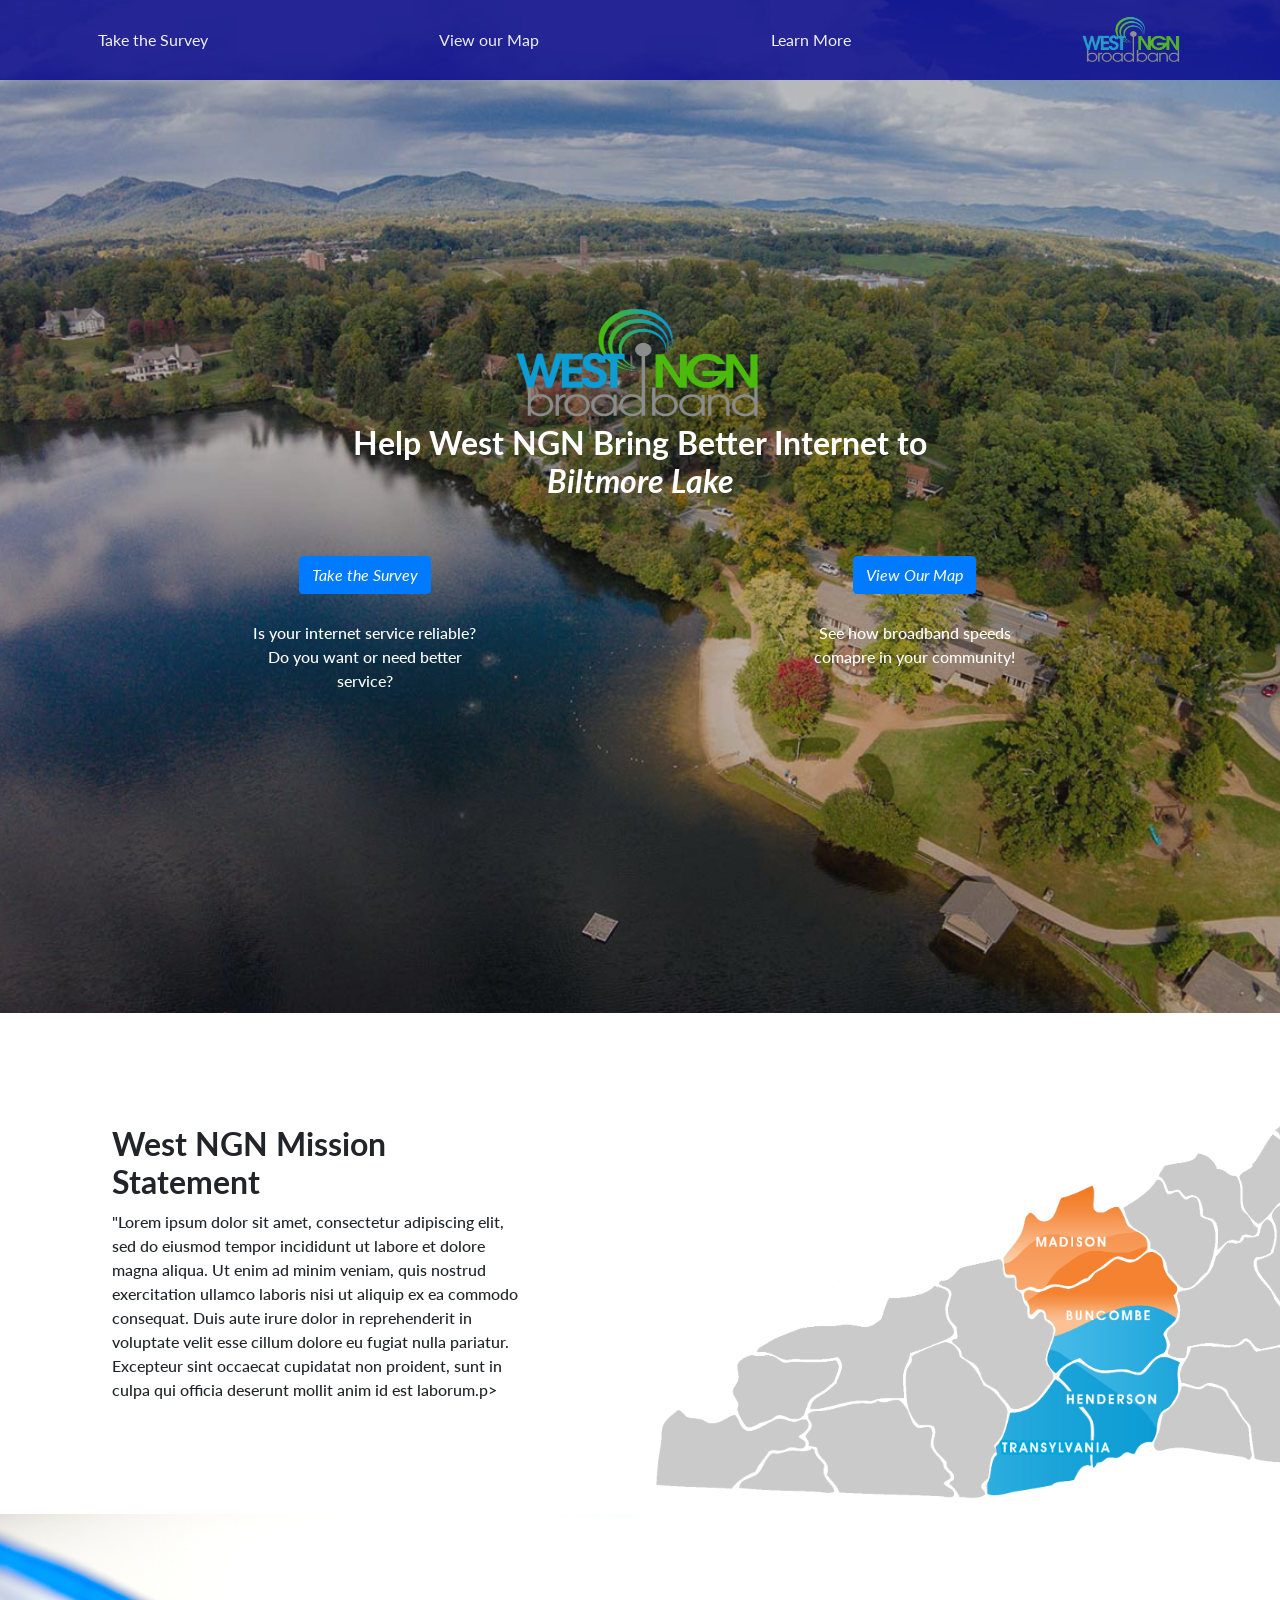
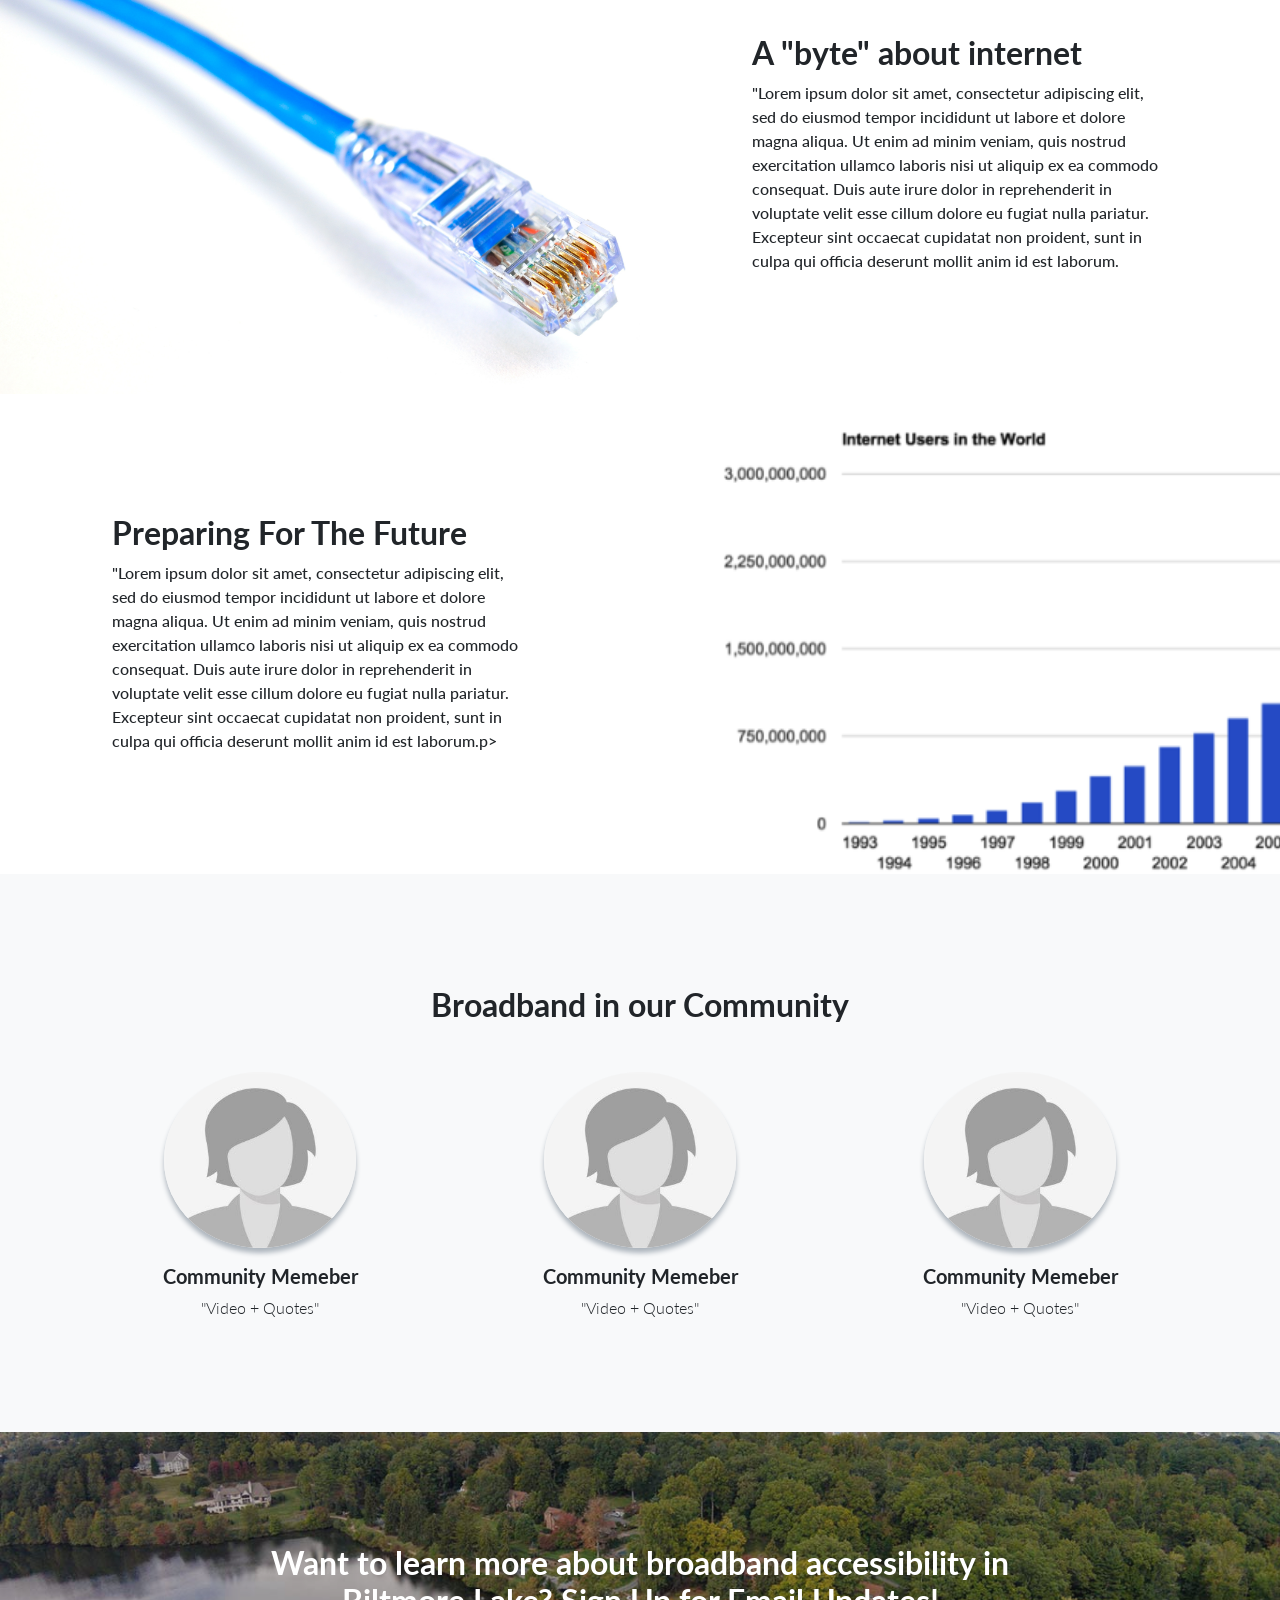
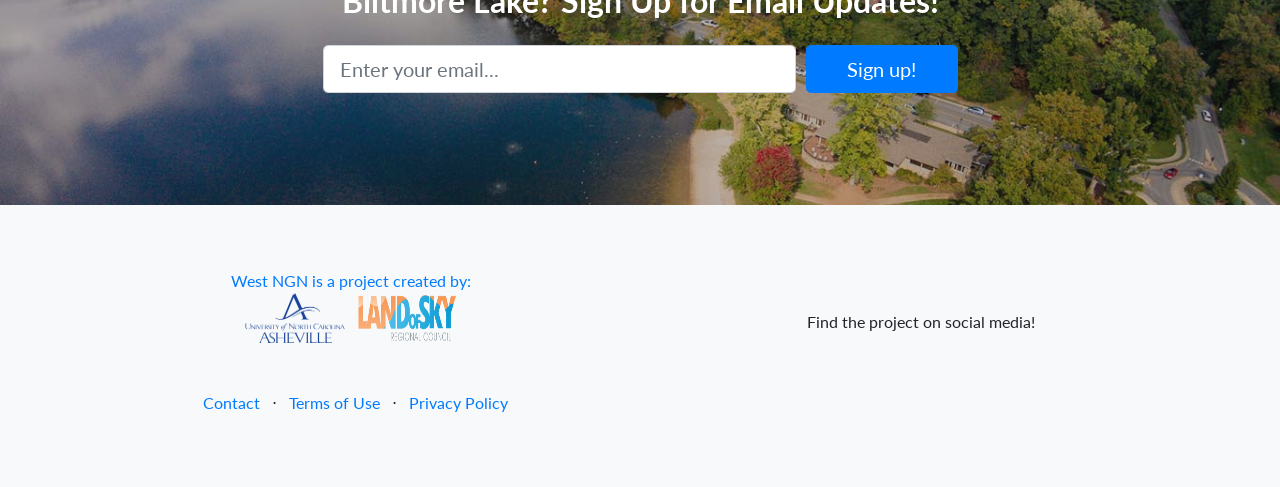
==== docs/index.html @ 14863d3f "Moved contents to docs" ====
<!DOCTYPE html>
<html lang="en">

<head>

  <meta charset="utf-8">
  <meta name="viewport" content="width=device-width, initial-scale=1, shrink-to-fit=no">
  <meta name="description" content="">
  <meta name="author" content="">

  <title>West NGN Broadband</title>
    
    
  <!-- Bootstrap core CSS -->
  <link href="vendor/bootstrap/css/bootstrap.css" rel="stylesheet">
  <!-- Custom fonts for this template -->
  <link href="vendor/fontawesome-free/css/all.min.css" rel="stylesheet">
  <link href="vendor/simple-line-icons/css/simple-line-icons.css" rel="stylesheet" type="text/css">
  <link href="https://fonts.googleapis.com/css?family=Lato:300,400,700,300italic,400italic,700italic" rel="stylesheet" type="text/css">
  <!-- Custom styles for this template -->
  <link href="css/landing-page.min.css" rel="stylesheet">
</head>

    
    
<body>
  <!-- Navigation -->
  <nav class="navbar navbar-light bg-primary fixed-top">
    <div class="container">
     <a class="btn btn-info" href="takeTheTest.html">Take the Survey</a>
     <a class="btn btn-info" href="https://api.mapbox.com/styles/v1/bsowka/cjz8iuyq33qr51cmxidubyyac.html?fresh=true&title=true&access_token=pk.eyJ1IjoiYnNvd2thIiwiYSI6ImNqcjBzaXR1NDBzYnY0YWxzaDdrajQ1NHYifQ.HTlG0daGz_x9u2dC_sMvig#14.7/35.532009/-82.647442/0" target="_blank">View our Map</a>       
      <a class="btn btn-info" href="#">Learn More</a>
         <li class="list-inline-item">
            <a class="btn btn-info" href="#">
            <img src="img/West_NGN_logo.png" width="100" height="50"></a>
    </div>
  </nav>

  <!-- Masthead -->
  <header class="masthead text-white text-center">
    <div class="overlay"></div>
    <div class="container">
      <div class="row">
        <div class="col-xl-9 mx-auto">
         <section class="features-icons bg-transparent text-center">
    <div class="container">
        <img src ="img/West_NGN_logo.png" height="120" width="250";>
        <h2>Help West NGN Bring Better Internet to <br><i>Biltmore Lake</i></h2>
      <div class="row">
        <div class="col-lg-4">
          <div class="features-icons-item mx-auto mb-5 mb-lg-0 mb-lg-3">
            <div class="features-icons-icon d-flex">
                
              <i class="m-auto text-primary"><a class="btn btn-primary" href="takeTheTest.html">Take the Survey</a></i>
            </div>
            <p class="lead mb-0"> Is your internet service reliable? <br> Do you want or need better service?</p>
          </div>
        </div>
        <div class="col-lg-4">
          <div class="features-icons-item mx-auto mb-1 mb-lg-0 mb-lg-3">
              <i class=" m-auto text-primary"></i>
            <div class="features-icons-icon d-flex">
            </div>
          
              
             
          </div>
        </div>
        <div class="col-lg-4">
          <div class="features-icons-item mx-auto mb-0 mb-lg-3">
            <div class="features-icons-icon d-flex">
              <i class=" m-auto text-primary"><a class="btn btn-primary" href="https://api.mapbox.com/styles/v1/bsowka/cjz8iuyq33qr51cmxidubyyac.html?fresh=true&title=true&access_token=pk.eyJ1IjoiYnNvd2thIiwiYSI6ImNqcjBzaXR1NDBzYnY0YWxzaDdrajQ1NHYifQ.HTlG0daGz_x9u2dC_sMvig#14.7/35.532009/-82.647442/0" target="_blank">View Our Map</a></i>
            </div>
            <p class="lead mb-0">See how broadband speeds comapre in your community! </p>
          </div>
        </div>
      </div>
    </div>
  </section>
        </div>
      </div>
    </div>
  </header>


  <!-- Image Showcases -->
  <section class="showcase">
    <div class="container-fluid p-0">
      <div class="row no-gutters">

        <div class="col-lg-6 order-lg-2 text-white showcase-img" style="background-image: url('img/RegionalMap.png');"></div>
        <div class="col-lg-6 order-lg-1 my-auto showcase-text">
          <h2>West NGN Mission Statement</h2>
          <p class="lead mb-0">"Lorem ipsum dolor sit amet, consectetur adipiscing elit, sed do eiusmod tempor incididunt ut labore et dolore magna aliqua. Ut enim ad minim veniam, quis nostrud exercitation ullamco laboris nisi ut aliquip ex ea commodo consequat. Duis aute irure dolor in reprehenderit in voluptate velit esse cillum dolore eu fugiat nulla pariatur. Excepteur sint occaecat cupidatat non proident, sunt in culpa qui officia deserunt mollit anim id est laborum.p>
        </div>
      </div>
      <div class="row no-gutters">
        <div class="col-lg-6 text-white showcase-img" style="background-image: url('img/cable.jpg');"></div>
        <div class="col-lg-6 my-auto showcase-text">
          <h2>A "byte" about internet</h2>
          <p class="lead mb-0">"Lorem ipsum dolor sit amet, consectetur adipiscing elit, sed do eiusmod tempor incididunt ut labore et dolore magna aliqua. Ut enim ad minim veniam, quis nostrud exercitation ullamco laboris nisi ut aliquip ex ea commodo consequat. Duis aute irure dolor in reprehenderit in voluptate velit esse cillum dolore eu fugiat nulla pariatur. Excepteur sint occaecat cupidatat non proident, sunt in culpa qui officia deserunt mollit anim id est laborum.</p>
        </div>
      </div>
        
          <div class="row no-gutters">

        <div class="col-lg-6 order-lg-2 text-white showcase-img" style="background-image: url('img/internetGraph.png');"></div>
        <div class="col-lg-6 order-lg-1 my-auto showcase-text">
          <h2>Preparing For The Future</h2>
          <p class="lead mb-0">"Lorem ipsum dolor sit amet, consectetur adipiscing elit, sed do eiusmod tempor incididunt ut labore et dolore magna aliqua. Ut enim ad minim veniam, quis nostrud exercitation ullamco laboris nisi ut aliquip ex ea commodo consequat. Duis aute irure dolor in reprehenderit in voluptate velit esse cillum dolore eu fugiat nulla pariatur. Excepteur sint occaecat cupidatat non proident, sunt in culpa qui officia deserunt mollit anim id est laborum.p>
        </div>
      </div>
        
    </div>
  </section>
    
     <!-- Testimonials -->
  <section class="testimonials text-center bg-light">
    <div class="container">
      <h2 class="mb-5">Broadband in our Community</h2>
      <div class="row">
        <div class="col-lg-4">
          <div class="testimonial-item mx-auto mb-5 mb-lg-0">
            <img class="img-fluid rounded-circle mb-3" src="img/person.jpg" alt="">
            <h5>Community Memeber</h5>
            <p class="font-weight-light mb-0">"Video + Quotes"</p>
          </div>
        </div>
        <div class="col-lg-4">
          <div class="testimonial-item mx-auto mb-5 mb-lg-0">
            <img class="img-fluid rounded-circle mb-3" src="img/person.jpg" alt="">
            <h5>Community Memeber</h5>
            <p class="font-weight-light mb-0">"Video + Quotes"</p>
          </div>
        </div>
        <div class="col-lg-4">
          <div class="testimonial-item mx-auto mb-5 mb-lg-0">
            <img class="img-fluid rounded-circle mb-3" src="img/person.jpg" alt="">
            <h5>Community Memeber</h5>
            <p class="font-weight-light mb-0">"Video + Quotes"</p>
          </div>
        </div>
      </div>
    </div>
  </section>
    
    
    
    

  <!-- Call to Action -->
  <section class="call-to-action text-white text-center">
    <div class="overlay"></div>
    <div class="container">
      <div class="row">
        <div class="col-xl-9 mx-auto">
          <h2 class="mb-4">Want to learn more about broadband accessibility in Biltmore Lake? Sign Up for Email Updates!</h2>
        </div>
        <div class="col-md-10 col-lg-8 col-xl-7 mx-auto">
          <form>
            <div class="form-row">
              <div class="col-12 col-md-9 mb-2 mb-md-0">
                <input type="email" class="form-control form-control-lg" placeholder="Enter your email...">
              </div>
              <div class="col-12 col-md-3">
                <button type="submit" class="btn btn-block btn-lg btn-primary">Sign up!</button>
              </div>
            </div>
          </form>
        </div>
      </div>
    </div>
  </section>

  <!-- Footer -->
  <footer class="footer bg-light">
    <div class="container">
      <div class="row">
        <div class="col-lg-6 h-100 text-center text-m-left my-auto">
          <ul class="list-inline mb-2">
            <li class="list-inline-item">
              <a href="#">West NGN is a project created by:</a>
            </li><br>
              
            <li class="list-inline-item">
              <a href="#"><img src ="img/UNCA.png" height="50" width="100";></a>
            </li>
              
            <li class="list-inline-item">
              <a href="#"><img src ="img/LandOfSkyLogoWeb.png" height="50" width="100";></a>
            </li>
              
              
              
              
            <!-- Legalstuffz -->
              <br><br><br>
              
            <li class="list-inline-item">
              <a href="#">Contact</a>
            </li>
            <li class="list-inline-item">&sdot;</li>
            <li class="list-inline-item">
              <a href="#">Terms of Use</a>
            </li>
            <li class="list-inline-item">&sdot;</li>
            <li class="list-inline-item">
              <a href="#">Privacy Policy</a>
            </li>
          </ul>
        </div>
          
        <div class="col-lg-6 h-100 text-center text-m-right my-auto">
            <li class="list-inline-item">
              Find the project on social media!
            </li><br><br>
          <ul class="list-inline mb-0">
            <li class="list-inline-item mr-3">
              <a href="#">
                <i class="fab fa-facebook fa-2x fa-fw"></i>
              </a>
            </li>
            <li class="list-inline-item mr-3">
              <a href="#">
                <i class="fab fa-twitter-square fa-2x fa-fw"></i>
              </a>
            </li>
            <li class="list-inline-item">
              <a href="#">
                <i class="fab fa-instagram fa-2x fa-fw"></i>
              </a>
            </li>
          </ul>
        </div>
      </div>
    </div>
  </footer>

  <!-- Bootstrap core JavaScript -->
  <script src="vendor/jquery/jquery.min.js"></script>
  <script src="vendor/bootstrap/js/bootstrap.bundle.min.js"></script>

</body>

</html>
---- docs/css/landing-page.min.css ----
/*!
 * Start Bootstrap - Landing Page v5.0.4 (https://startbootstrap.com/template-overviews/landing-page)
 * Copyright 2013-2019 Start Bootstrap
 * Licensed under MIT (https://github.com/BlackrockDigital/startbootstrap-landing-page/blob/master/LICENSE)
 */

body{font-family:Lato,'Helvetica Neue',Helvetica,Arial,sans-serif}h1,h2,h3,h4,h5,h6{font-family:Lato,'Helvetica Neue',Helvetica,Arial,sans-serif;font-weight:700}

header.masthead{position:relative;background-color:darkblue;background:url(../img/blue-ridge.jpg) no-repeat center center;background-size:cover;padding-top:8rem;padding-bottom:8rem}

header.masthead .overlay{position:absolute;background-color:#212529;height:100%;width:100%;top:0;left:0;opacity:.3}

header.masthead h1{font-size:2rem}

@media (min-width:768px){header.masthead{padding-top:12rem;padding-bottom:12rem}header.masthead h1{font-size:3rem}}.showcase .showcase-text{padding:3rem}.showcase .showcase-img{min-height:30rem;background-size:cover}

@media (min-width:768px){.showcase .showcase-text{padding:7rem}}

.icon-bear{ background-image: url('img/bearWifiIcon')}
.features-icons{padding-top:7rem;padding-bottom:7rem}
.features-icons .features-icons-item{max-width:20rem}
.features-icons .features-icons-item .features-icons-icon{height:7rem}
.features-icons .features-icons-item .features-icons-icon i{font-size:4.5rem}
.features-icons .features-icons-item:hover .features-icons-icon i{font-size:5rem}.testimonials{padding-top:7rem;padding-bottom:7rem}
.testimonials .testimonial-item{max-width:18rem}
.testimonials .testimonial-item img{max-width:12rem;-webkit-box-shadow:0 5px 5px 0 #adb5bd;box-shadow:0 5px 5px 0 #adb5bd}
.call-to-action{position:relative;background-color:#343a40;background:url(../img/blue-ridge.jpg) no-repeat center center;background-size:cover;padding-top:7rem;padding-bottom:7rem}
.call-to-action .overlay{position:absolute;background-color:#212529;height:100%;width:100%;top:0;left:0;opacity:.3}
footer.footer{padding-top:4rem;padding-bottom:4rem}
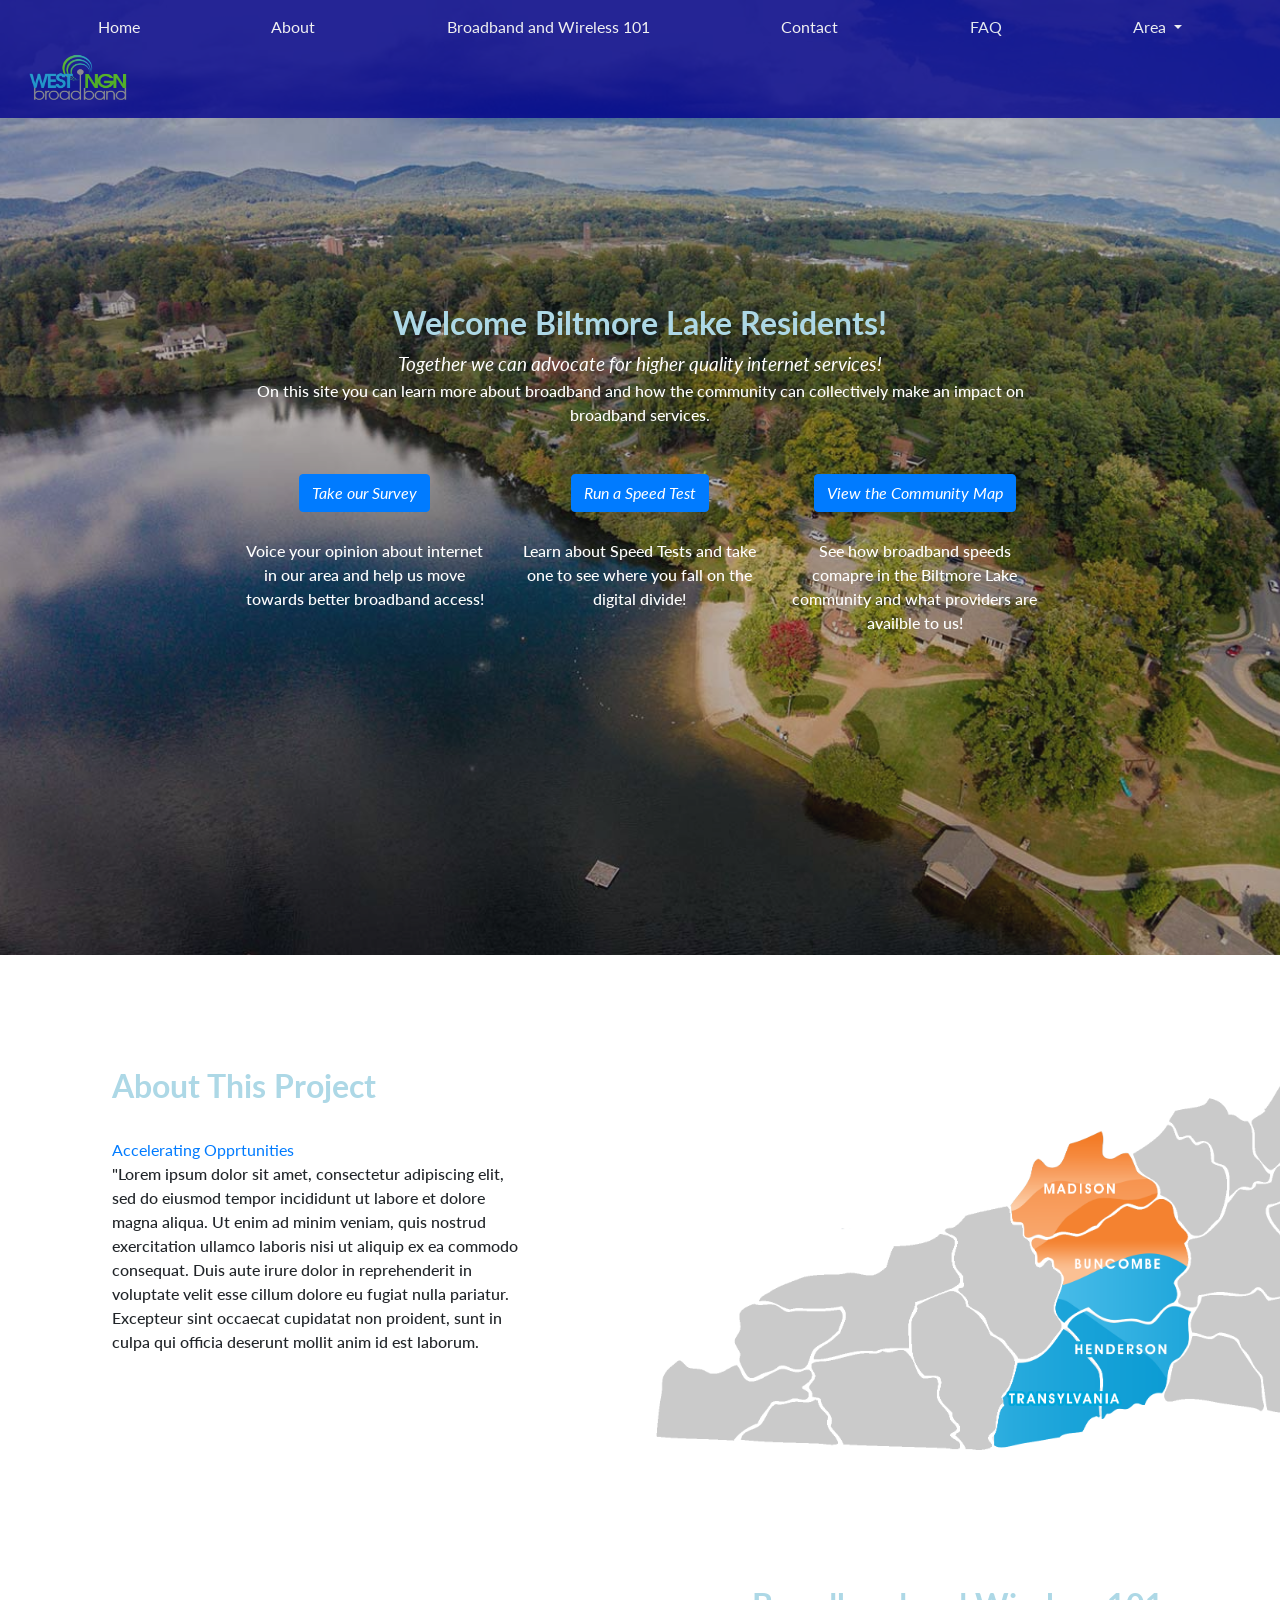
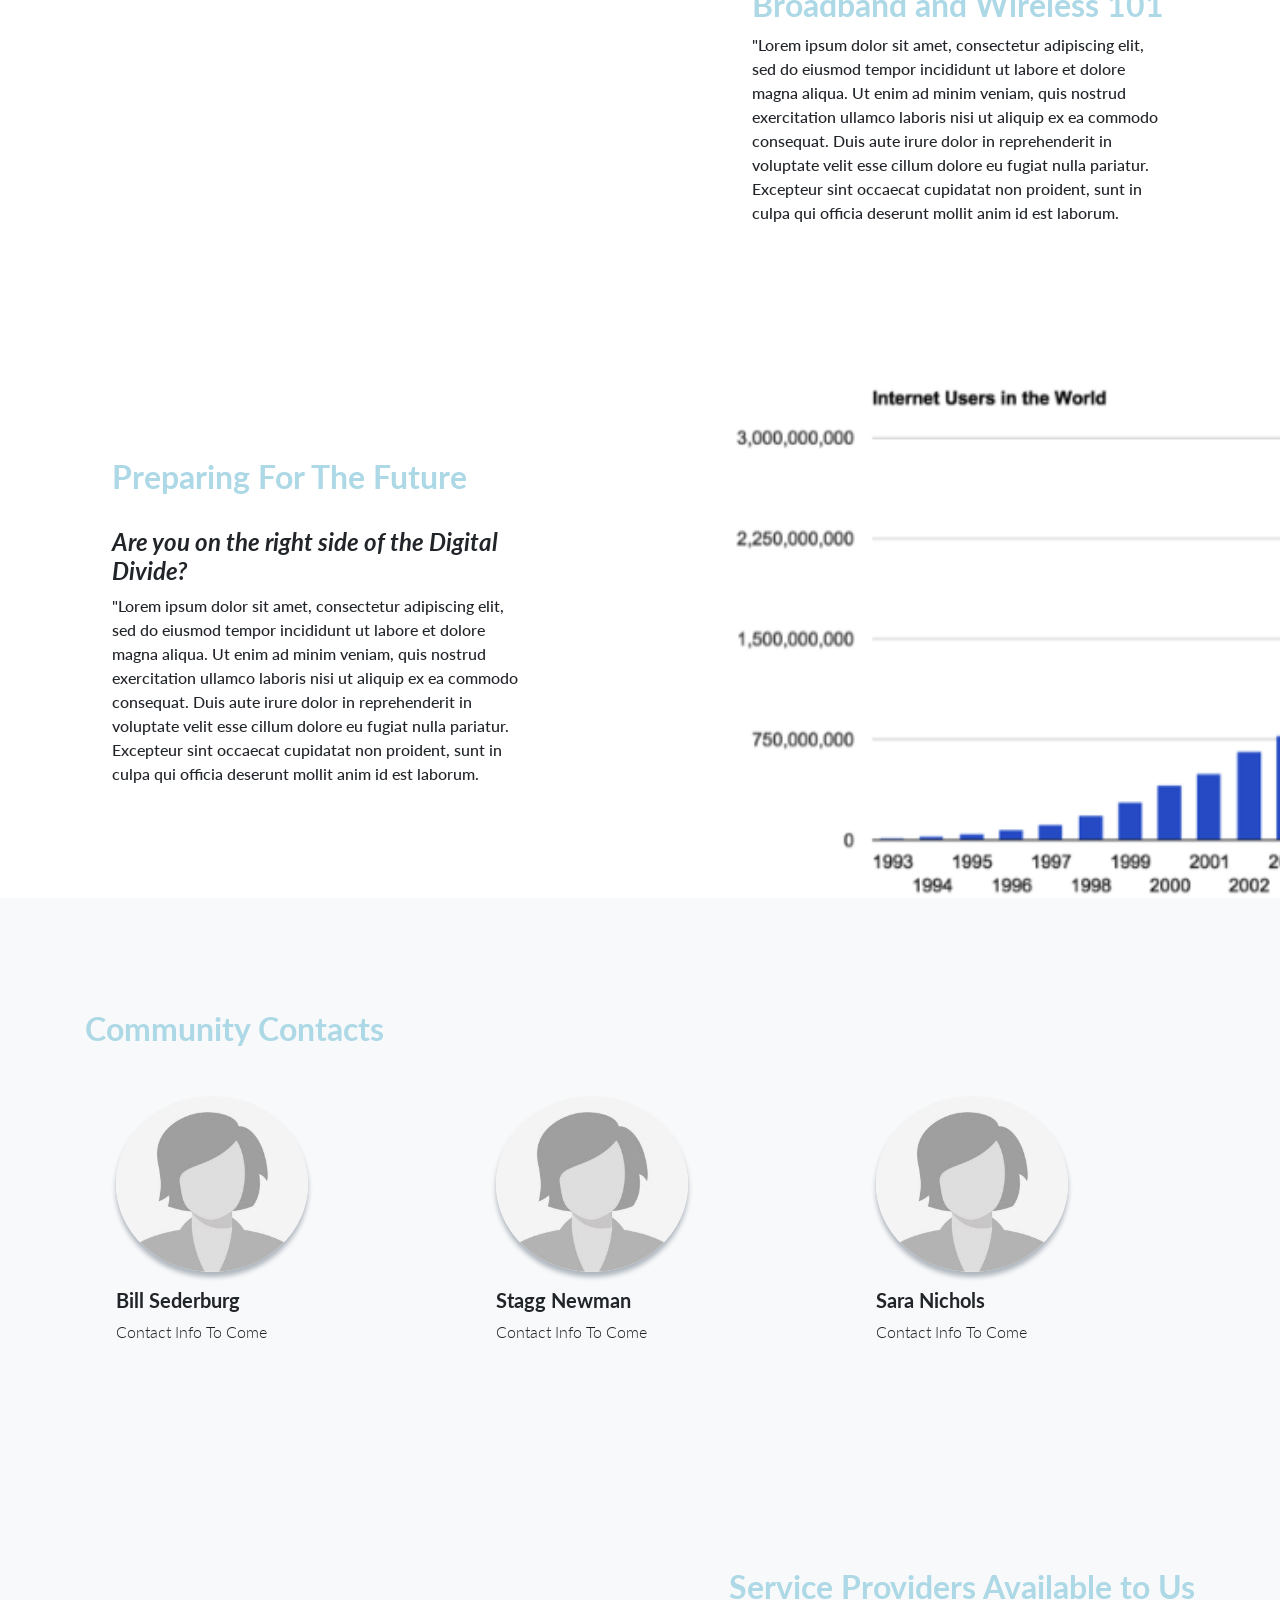
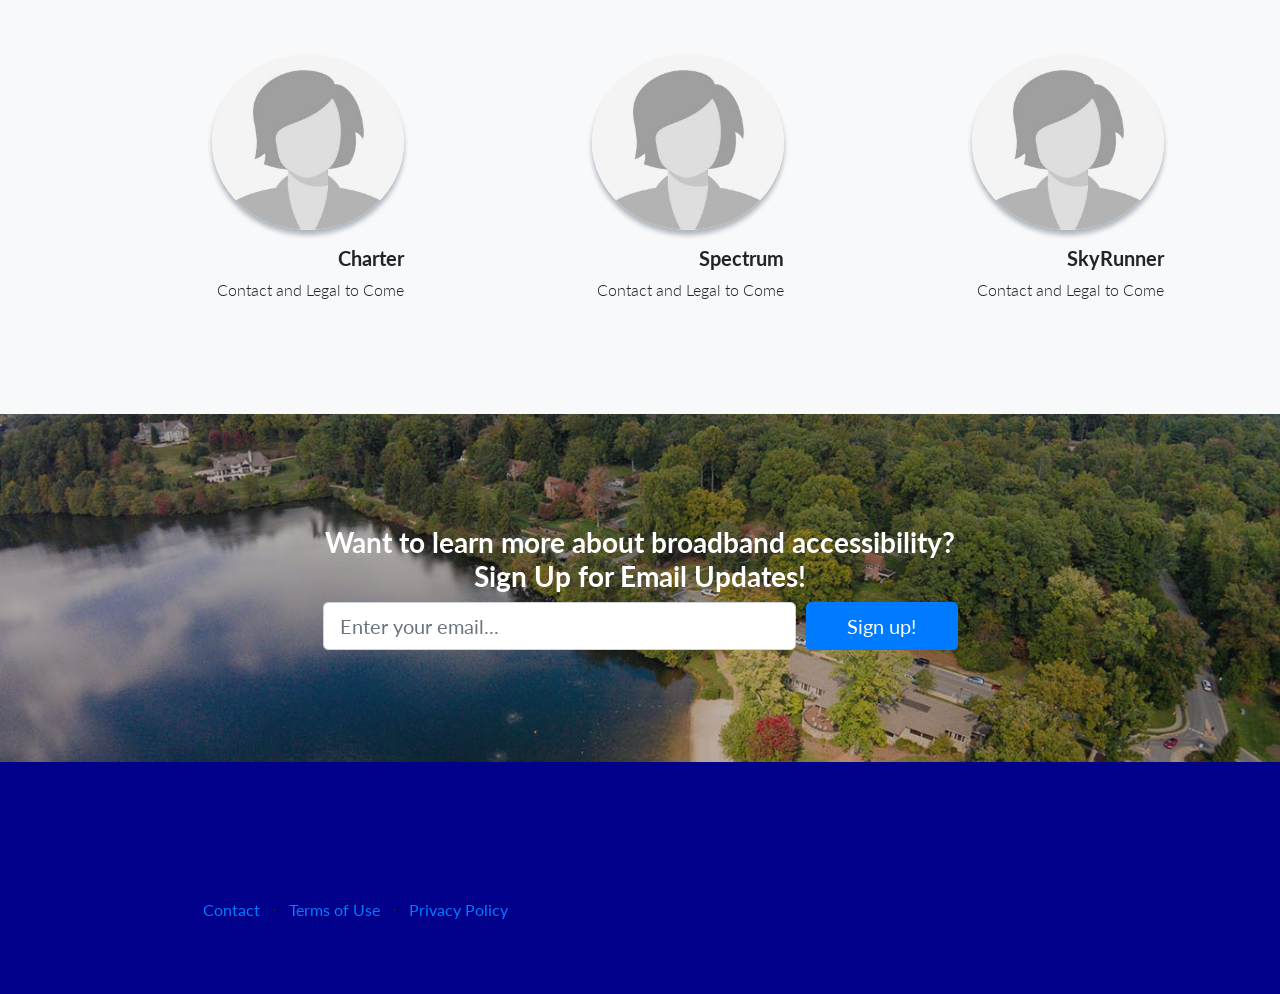
==== commit 844b7c52: "Updated website" ====
--- a/docs/index.html
+++ b/docs/index.html
@@ -1,245 +1,273 @@
-<!DOCTYPE html>
-<html lang="en">
-
-<head>
-
-  <meta charset="utf-8">
-  <meta name="viewport" content="width=device-width, initial-scale=1, shrink-to-fit=no">
-  <meta name="description" content="">
-  <meta name="author" content="">
-
-  <title>West NGN Broadband</title>
-    
-    
-  <!-- Bootstrap core CSS -->
-  <link href="vendor/bootstrap/css/bootstrap.css" rel="stylesheet">
-  <!-- Custom fonts for this template -->
-  <link href="vendor/fontawesome-free/css/all.min.css" rel="stylesheet">
-  <link href="vendor/simple-line-icons/css/simple-line-icons.css" rel="stylesheet" type="text/css">
-  <link href="https://fonts.googleapis.com/css?family=Lato:300,400,700,300italic,400italic,700italic" rel="stylesheet" type="text/css">
-  <!-- Custom styles for this template -->
-  <link href="css/landing-page.min.css" rel="stylesheet">
-</head>
-
-    
-    
-<body>
-  <!-- Navigation -->
-  <nav class="navbar navbar-light bg-primary fixed-top">
-    <div class="container">
-     <a class="btn btn-info" href="takeTheTest.html">Take the Survey</a>
-     <a class="btn btn-info" href="https://api.mapbox.com/styles/v1/bsowka/cjz8iuyq33qr51cmxidubyyac.html?fresh=true&title=true&access_token=pk.eyJ1IjoiYnNvd2thIiwiYSI6ImNqcjBzaXR1NDBzYnY0YWxzaDdrajQ1NHYifQ.HTlG0daGz_x9u2dC_sMvig#14.7/35.532009/-82.647442/0" target="_blank">View our Map</a>       
-      <a class="btn btn-info" href="#">Learn More</a>
-         <li class="list-inline-item">
-            <a class="btn btn-info" href="#">
-            <img src="img/West_NGN_logo.png" width="100" height="50"></a>
-    </div>
-  </nav>
-
-  <!-- Masthead -->
-  <header class="masthead text-white text-center">
-    <div class="overlay"></div>
-    <div class="container">
-      <div class="row">
-        <div class="col-xl-9 mx-auto">
-         <section class="features-icons bg-transparent text-center">
-    <div class="container">
-        <img src ="img/West_NGN_logo.png" height="120" width="250";>
-        <h2>Help West NGN Bring Better Internet to <br><i>Biltmore Lake</i></h2>
-      <div class="row">
-        <div class="col-lg-4">
-          <div class="features-icons-item mx-auto mb-5 mb-lg-0 mb-lg-3">
-            <div class="features-icons-icon d-flex">
-                
-              <i class="m-auto text-primary"><a class="btn btn-primary" href="takeTheTest.html">Take the Survey</a></i>
-            </div>
-            <p class="lead mb-0"> Is your internet service reliable? <br> Do you want or need better service?</p>
-          </div>
-        </div>
-        <div class="col-lg-4">
-          <div class="features-icons-item mx-auto mb-1 mb-lg-0 mb-lg-3">
-              <i class=" m-auto text-primary"></i>
-            <div class="features-icons-icon d-flex">
-            </div>
-          
-              
-             
-          </div>
-        </div>
-        <div class="col-lg-4">
-          <div class="features-icons-item mx-auto mb-0 mb-lg-3">
-            <div class="features-icons-icon d-flex">
-              <i class=" m-auto text-primary"><a class="btn btn-primary" href="https://api.mapbox.com/styles/v1/bsowka/cjz8iuyq33qr51cmxidubyyac.html?fresh=true&title=true&access_token=pk.eyJ1IjoiYnNvd2thIiwiYSI6ImNqcjBzaXR1NDBzYnY0YWxzaDdrajQ1NHYifQ.HTlG0daGz_x9u2dC_sMvig#14.7/35.532009/-82.647442/0" target="_blank">View Our Map</a></i>
-            </div>
-            <p class="lead mb-0">See how broadband speeds comapre in your community! </p>
-          </div>
-        </div>
-      </div>
-    </div>
-  </section>
-        </div>
-      </div>
-    </div>
-  </header>
-
-
-  <!-- Image Showcases -->
-  <section class="showcase">
-    <div class="container-fluid p-0">
-      <div class="row no-gutters">
-
-        <div class="col-lg-6 order-lg-2 text-white showcase-img" style="background-image: url('img/RegionalMap.png');"></div>
-        <div class="col-lg-6 order-lg-1 my-auto showcase-text">
-          <h2>West NGN Mission Statement</h2>
-          <p class="lead mb-0">"Lorem ipsum dolor sit amet, consectetur adipiscing elit, sed do eiusmod tempor incididunt ut labore et dolore magna aliqua. Ut enim ad minim veniam, quis nostrud exercitation ullamco laboris nisi ut aliquip ex ea commodo consequat. Duis aute irure dolor in reprehenderit in voluptate velit esse cillum dolore eu fugiat nulla pariatur. Excepteur sint occaecat cupidatat non proident, sunt in culpa qui officia deserunt mollit anim id est laborum.p>
-        </div>
-      </div>
-      <div class="row no-gutters">
-        <div class="col-lg-6 text-white showcase-img" style="background-image: url('img/cable.jpg');"></div>
-        <div class="col-lg-6 my-auto showcase-text">
-          <h2>A "byte" about internet</h2>
-          <p class="lead mb-0">"Lorem ipsum dolor sit amet, consectetur adipiscing elit, sed do eiusmod tempor incididunt ut labore et dolore magna aliqua. Ut enim ad minim veniam, quis nostrud exercitation ullamco laboris nisi ut aliquip ex ea commodo consequat. Duis aute irure dolor in reprehenderit in voluptate velit esse cillum dolore eu fugiat nulla pariatur. Excepteur sint occaecat cupidatat non proident, sunt in culpa qui officia deserunt mollit anim id est laborum.</p>
-        </div>
-      </div>
-        
-          <div class="row no-gutters">
-
-        <div class="col-lg-6 order-lg-2 text-white showcase-img" style="background-image: url('img/internetGraph.png');"></div>
-        <div class="col-lg-6 order-lg-1 my-auto showcase-text">
-          <h2>Preparing For The Future</h2>
-          <p class="lead mb-0">"Lorem ipsum dolor sit amet, consectetur adipiscing elit, sed do eiusmod tempor incididunt ut labore et dolore magna aliqua. Ut enim ad minim veniam, quis nostrud exercitation ullamco laboris nisi ut aliquip ex ea commodo consequat. Duis aute irure dolor in reprehenderit in voluptate velit esse cillum dolore eu fugiat nulla pariatur. Excepteur sint occaecat cupidatat non proident, sunt in culpa qui officia deserunt mollit anim id est laborum.p>
-        </div>
-      </div>
-        
-    </div>
-  </section>
-    
-     <!-- Testimonials -->
-  <section class="testimonials text-center bg-light">
-    <div class="container">
-      <h2 class="mb-5">Broadband in our Community</h2>
-      <div class="row">
-        <div class="col-lg-4">
-          <div class="testimonial-item mx-auto mb-5 mb-lg-0">
-            <img class="img-fluid rounded-circle mb-3" src="img/person.jpg" alt="">
-            <h5>Community Memeber</h5>
-            <p class="font-weight-light mb-0">"Video + Quotes"</p>
-          </div>
-        </div>
-        <div class="col-lg-4">
-          <div class="testimonial-item mx-auto mb-5 mb-lg-0">
-            <img class="img-fluid rounded-circle mb-3" src="img/person.jpg" alt="">
-            <h5>Community Memeber</h5>
-            <p class="font-weight-light mb-0">"Video + Quotes"</p>
-          </div>
-        </div>
-        <div class="col-lg-4">
-          <div class="testimonial-item mx-auto mb-5 mb-lg-0">
-            <img class="img-fluid rounded-circle mb-3" src="img/person.jpg" alt="">
-            <h5>Community Memeber</h5>
-            <p class="font-weight-light mb-0">"Video + Quotes"</p>
-          </div>
-        </div>
-      </div>
-    </div>
-  </section>
-    
-    
-    
-    
-
-  <!-- Call to Action -->
-  <section class="call-to-action text-white text-center">
-    <div class="overlay"></div>
-    <div class="container">
-      <div class="row">
-        <div class="col-xl-9 mx-auto">
-          <h2 class="mb-4">Want to learn more about broadband accessibility in Biltmore Lake? Sign Up for Email Updates!</h2>
-        </div>
-        <div class="col-md-10 col-lg-8 col-xl-7 mx-auto">
-          <form>
-            <div class="form-row">
-              <div class="col-12 col-md-9 mb-2 mb-md-0">
-                <input type="email" class="form-control form-control-lg" placeholder="Enter your email...">
-              </div>
-              <div class="col-12 col-md-3">
-                <button type="submit" class="btn btn-block btn-lg btn-primary">Sign up!</button>
-              </div>
-            </div>
-          </form>
-        </div>
-      </div>
-    </div>
-  </section>
-
-  <!-- Footer -->
-  <footer class="footer bg-light">
-    <div class="container">
-      <div class="row">
-        <div class="col-lg-6 h-100 text-center text-m-left my-auto">
-          <ul class="list-inline mb-2">
-            <li class="list-inline-item">
-              <a href="#">West NGN is a project created by:</a>
-            </li><br>
-              
-            <li class="list-inline-item">
-              <a href="#"><img src ="img/UNCA.png" height="50" width="100";></a>
-            </li>
-              
-            <li class="list-inline-item">
-              <a href="#"><img src ="img/LandOfSkyLogoWeb.png" height="50" width="100";></a>
-            </li>
-              
-              
-              
-              
-            <!-- Legalstuffz -->
-              <br><br><br>
-              
-            <li class="list-inline-item">
-              <a href="#">Contact</a>
-            </li>
-            <li class="list-inline-item">&sdot;</li>
-            <li class="list-inline-item">
-              <a href="#">Terms of Use</a>
-            </li>
-            <li class="list-inline-item">&sdot;</li>
-            <li class="list-inline-item">
-              <a href="#">Privacy Policy</a>
-            </li>
-          </ul>
-        </div>
-          
-        <div class="col-lg-6 h-100 text-center text-m-right my-auto">
-            <li class="list-inline-item">
-              Find the project on social media!
-            </li><br><br>
-          <ul class="list-inline mb-0">
-            <li class="list-inline-item mr-3">
-              <a href="#">
-                <i class="fab fa-facebook fa-2x fa-fw"></i>
-              </a>
-            </li>
-            <li class="list-inline-item mr-3">
-              <a href="#">
-                <i class="fab fa-twitter-square fa-2x fa-fw"></i>
-              </a>
-            </li>
-            <li class="list-inline-item">
-              <a href="#">
-                <i class="fab fa-instagram fa-2x fa-fw"></i>
-              </a>
-            </li>
-          </ul>
-        </div>
-      </div>
-    </div>
-  </footer>
-
-  <!-- Bootstrap core JavaScript -->
-  <script src="vendor/jquery/jquery.min.js"></script>
-  <script src="vendor/bootstrap/js/bootstrap.bundle.min.js"></script>
-
-</body>
-
+<!DOCTYPE html>
+<html lang="en">
+
+<head>
+
+  <meta charset="utf-8">
+  <meta name="viewport" content="width=device-width, initial-scale=1, shrink-to-fit=no">
+  <meta name="description" content="">
+  <meta name="author" content="">
+
+  <title>West NGN Broadband</title>
+    
+    
+  <!-- Bootstrap core CSS -->
+  <link href="vendor/bootstrap/css/bootstrap.css" rel="stylesheet">
+  <!-- Custom fonts for this template -->
+  <link href="https://fonts.googleapis.com/css?family=Lato:300,400,700,300italic,400italic,700italic" rel="stylesheet" type="text/css">
+  <!-- Custom styles for this template -->
+  <link href="css/landing-page.min.css" rel="stylesheet">
+</head>
+
+    
+    
+<body>
+  <!-- Navigation -->
+  <nav class="navbar navbar-light bg-primary fixed-top">
+    <div class="container">
+        <a class="btn btn-info" href="index.html">Home</a>
+        <a class="btn btn-info" href="#about">About</a>
+        <a class="btn btn-info" href="#broadband">Broadband and Wireless 101</a>
+        <a class="btn btn-info" href="#contact">Contact</a>
+        <a class="btn btn-info" href="">FAQ</a>
+        <a class="btn btn-info dropdown-toggle" href="#" role="button" id="dropdownMenuLink" data-toggle="dropdown" aria-haspopup="true" aria-expanded="false">Area
+  </a>
+  <div class="dropdown-menu" aria-labelledby="dropdownMenuLink">
+    <a class="dropdown-item" href="#">Biltmore Lake</a>
+    <a class="dropdown-item" href="#">Your Community Here</a>
+    <a class="dropdown-item" href="#">Your Community Here</a>
+  </div>
+</div>
+ 
+        
+    
+         <li class="list-inline-item">
+            <a class="btn btn-info" href="#">
+            <img src="img/West_NGN_logo.png" width="100" height="50"></a>
+  </nav>
+
+  <!-- Masthead -->
+  <header class="masthead text-white text-center">
+    <div class="overlay"></div>
+    <div class="container">
+      <div class="row">
+        <div class="col-xl-9 mx-auto">
+         <section class="features-icons bg-transparent text-center">
+    <div class="container">
+
+        <h2>Welcome Biltmore Lake Residents!</h2>
+        <i><big>Together we can advocate for higher quality internet services!</big></i>
+        <p class="lead mb-0">On this site you can learn more about broadband and how the community can collectively make an impact on broadband services.<br></p>
+        
+      <div class="row">
+          
+ 
+          
+             <div class="col-lg-4">
+      <div class="features-icons-item mx-auto mb-0 mb-lg-3">
+            <div class="features-icons-icon d-flex">
+              <i class=" m-auto text-primary"><a class="btn btn-primary" href="https://docs.google.com/forms/d/e/1FAIpQLSd77Y4zCWol7AlA_hW7B0708rBgEG0oe0170ud9poX0M547JA/viewform" target="_blank">Take our Survey</a></i>
+            </div>
+            <p class="lead mb-0">Voice your opinion about internet in our area and help us move towards better broadband access!</p>
+          </div>
+        </div>
+          
+          
+        <div class="col-lg-4">
+      <div class="features-icons-item mx-auto mb-0 mb-lg-3">
+            <div class="features-icons-icon d-flex">
+              <i class=" m-auto text-primary"><a class="btn btn-primary" href="" target="_blank">Run a Speed Test</a></i>
+            </div>
+            <p class="lead mb-0">Learn about Speed Tests and take one to see where you fall on the digital divide!</p>
+          </div>
+        </div>
+          
+          
+          
+          
+          
+        <div class="col-lg-4">
+          <div class="features-icons-item mx-auto mb-0 mb-lg-3">
+            <div class="features-icons-icon d-flex">
+              <i class=" m-auto text-primary"><a class="btn btn-primary" href="https://api.mapbox.com/styles/v1/bsowka/cjz8iuyq33qr51cmxidubyyac.html?fresh=true&title=true&access_token=pk.eyJ1IjoiYnNvd2thIiwiYSI6ImNqcjBzaXR1NDBzYnY0YWxzaDdrajQ1NHYifQ.HTlG0daGz_x9u2dC_sMvig#14.7/35.532009/-82.647442/0" target="_blank">View the Community Map</a></i>
+            </div>
+            <p class="lead mb-0">See how broadband speeds comapre in the Biltmore Lake community and what providers are availble to us! </p>
+          </div>
+        </div>
+          
+          
+          
+          
+          
+           
+      </div>
+    </div>
+  </section>
+        </div>
+      </div>
+    </div>
+  </header>
+
+
+  <!-- Image Showcases -->
+  <section class="showcase">
+    <div class="container-fluid p-0">
+      <div id ="about" class="row no-gutters">
+
+        <div class="col-lg-6 order-lg-2 text-white showcase-img" style="background-image: url('img/RegionalMap.png');"></div>
+        <div class="col-lg-6 order-lg-1 my-auto showcase-text">
+          <h2>About This Project</h2>
+            <br> <a href="files/AcceleratingOpportunities.pdf" target="_blank">Accelerating Opprtunities</a>
+          <p class="lead mb-0">"Lorem ipsum dolor sit amet, consectetur adipiscing elit, sed do eiusmod tempor incididunt ut labore et dolore magna aliqua. Ut enim ad minim veniam, quis nostrud exercitation ullamco laboris nisi ut aliquip ex ea commodo consequat. Duis aute irure dolor in reprehenderit in voluptate velit esse cillum dolore eu fugiat nulla pariatur. Excepteur sint occaecat cupidatat non proident, sunt in culpa qui officia deserunt mollit anim id est laborum.
+        </div>
+      </div>
+      <div class="row no-gutters">
+        <div class="col-lg-6 text-white showcase-img"><div class="col-lg-6 order-lg-2 text-white showcase-img"><iframe src="https://docs.google.com/presentation/d/e/2PACX-1vSsqeN1ISlGrhWp6ZbJGblVmCZKWMm7T69SJAWeVs1WeRoHZMTmNzyaLGirl3UIONgQthTWS3PcBKQa/embed?start=false&loop=false&delayms=3000" frameborder="0" width="600" height="449" allowfullscreen="true" mozallowfullscreen="true" webkitallowfullscreen="true"></iframe></div>
+</div>
+        <div id ="broadband" class="col-lg-6 my-auto showcase-text">
+          <h2>Broadband and Wireless 101</h2>
+          <p class="lead mb-0">"Lorem ipsum dolor sit amet, consectetur adipiscing elit, sed do eiusmod tempor incididunt ut labore et dolore magna aliqua. Ut enim ad minim veniam, quis nostrud exercitation ullamco laboris nisi ut aliquip ex ea commodo consequat. Duis aute irure dolor in reprehenderit in voluptate velit esse cillum dolore eu fugiat nulla pariatur. Excepteur sint occaecat cupidatat non proident, sunt in culpa qui officia deserunt mollit anim id est laborum.</p>
+        </div>
+      </div>
+        
+          <div class="row no-gutters">
+
+        <div class="col-lg-6 order-lg-2 text-white showcase-img" style="background-image: url('img/internetGraph.png');"></div>
+        <div class="col-lg-6 order-lg-1 my-auto showcase-text">
+          <h2>Preparing For The Future</h2>
+<i><br><h4>Are you on the right side of the Digital Divide?</h4></i>
+          <p class="lead mb-0">"Lorem ipsum dolor sit amet, consectetur adipiscing elit, sed do eiusmod tempor incididunt ut labore et dolore magna aliqua. Ut enim ad minim veniam, quis nostrud exercitation ullamco laboris nisi ut aliquip ex ea commodo consequat. Duis aute irure dolor in reprehenderit in voluptate velit esse cillum dolore eu fugiat nulla pariatur. Excepteur sint occaecat cupidatat non proident, sunt in culpa qui officia deserunt mollit anim id est laborum.
+        </div>
+      </div>
+        
+    </div>
+  </section>
+    
+     <!-- contact -->
+  <section id= "contact"  class="testimonials text-left bg-light">
+    <div class="container">
+      <h2 class="mb-5">Community Contacts</h2>
+      <div class="row">
+        <div class="col-lg-4">
+          <div class="testimonial-item mx-auto mb-5 mb-lg-0">
+            <img class="img-fluid rounded-circle mb-3" src="img/person.jpg" alt="">
+            <h5>Bill Sederburg</h5>
+            <p class="font-weight-light mb-0">Contact Info To Come</p>
+          </div>
+        </div>
+        <div class="col-lg-4">
+          <div class="testimonial-item mx-auto mb-5 mb-lg-0">
+            <img class="img-fluid rounded-circle mb-3" src="img/person.jpg" alt="">
+            <h5>Stagg Newman</h5>
+            <p class="font-weight-light mb-0">Contact Info To Come</p>
+          </div>
+        </div>
+        <div class="col-lg-4">
+          <div class="testimonial-item mx-auto mb-5 mb-lg-0">
+            <img class="img-fluid rounded-circle mb-3" src="img/person.jpg" alt="">
+            <h5>Sara Nichols</h5>
+            <p class="font-weight-light mb-0">Contact Info To Come</p>
+          </div>
+        </div>
+          
+      </div>
+    </div>
+  </section>
+      <section class="testimonials text-right bg-light">
+    <div class="container">
+      <h2 class="mb-5">Service Providers Available to Us</h2>
+      <div class="row">
+        <div class="col-lg-4">
+          <div class="testimonial-item mx-auto mb-5 mb-lg-0">
+            <img class="img-fluid rounded-circle mb-3" src="img/person.jpg" alt="">
+            <h5>Charter</h5>
+            <p class="font-weight-light mb-0">Contact and Legal to Come</p>
+          </div>
+        </div>
+        <div class="col-lg-4">
+          <div class="testimonial-item mx-auto mb-5 mb-lg-0">
+            <img class="img-fluid rounded-circle mb-3" src="img/person.jpg" alt="">
+            <h5>Spectrum</h5>
+            <p class="font-weight-light mb-0">Contact and Legal to Come</p>
+          </div>
+        </div>
+        <div class="col-lg-4">
+          <div class="testimonial-item mx-auto mb-5 mb-lg-0">
+            <img class="img-fluid rounded-circle mb-3" src="img/person.jpg" alt="">
+            <h5>SkyRunner</h5>
+            <p class="font-weight-light mb-0">Contact and Legal to Come</p>
+          </div>
+        </div>
+          
+      </div>
+    </div>
+  </section>
+    
+    
+    
+    
+
+  <!-- Call to Action -->
+  <section class="call-to-action text-white text-center">
+    <div class="overlay"></div>
+    <div class="container">
+      <div class="row">
+        <div class="col-xl-9 mx-auto">
+          <h3>Want to learn more about broadband accessibility?<br>Sign Up for Email Updates!</h3>
+        </div>
+        <div class="col-md-10 col-lg-8 col-xl-7 mx-auto">
+          <form>
+            <div class="form-row">
+              <div class="col-12 col-md-9 mb-2 mb-md-0">
+                <input type="email" class="form-control form-control-lg" placeholder="Enter your email...">
+              </div>
+              <div class="col-12 col-md-3">
+                <button type="submit" class="btn btn-block btn-lg btn-primary">Sign up!</button>
+              </div>
+            </div>
+          </form>
+        </div>
+      </div>
+    </div>
+  </section>
+
+  <!-- Footer -->
+  <footer class="footer bg-info">
+    <div class="container">
+      <div class="row">
+        <div class="col-lg-6 h-100 text-center text-m-left my-auto">
+          <ul class="list-inline mb-2">
+            <!-- Legalstuffz -->
+              <br><br><br>
+              
+            <li class="list-inline-item">
+              <a href="#">Contact</a>
+            </li>
+            <li class="list-inline-item">&sdot;</li>
+            <li class="list-inline-item">
+              <a href="#">Terms of Use</a>
+            </li>
+            <li class="list-inline-item">&sdot;</li>
+            <li class="list-inline-item">
+              <a href="#">Privacy Policy</a>
+            </li>
+          </ul>
+        </div>
+          
+        <div class="col-lg-6 h-100 text-center text-m-right my-auto">
+            <li class="list-inline-item">
+              
+            </li><br><br>
+       
+        </div>
+      </div>
+    </div>
+  </footer>
+
+  <!-- Bootstrap core JavaScript -->
+  <script src="vendor/jquery/jquery.min.js"></script>
+  <script src="vendor/bootstrap/js/bootstrap.bundle.min.js"></script>
+
+</body>
+
 </html>
--- a/docs/css/landing-page.min.css
+++ b/docs/css/landing-page.min.css
@@ -1,9 +1,5 @@
-/*!
- * Start Bootstrap - Landing Page v5.0.4 (https://startbootstrap.com/template-overviews/landing-page)
- * Copyright 2013-2019 Start Bootstrap
- * Licensed under MIT (https://github.com/BlackrockDigital/startbootstrap-landing-page/blob/master/LICENSE)
- */
-
+h3{ font-size: 16;}
+h2{color: lightblue;}
 body{font-family:Lato,'Helvetica Neue',Helvetica,Arial,sans-serif}h1,h2,h3,h4,h5,h6{font-family:Lato,'Helvetica Neue',Helvetica,Arial,sans-serif;font-weight:700}
 
 header.masthead{position:relative;background-color:darkblue;background:url(../img/blue-ridge.jpg) no-repeat center center;background-size:cover;padding-top:8rem;padding-bottom:8rem}
